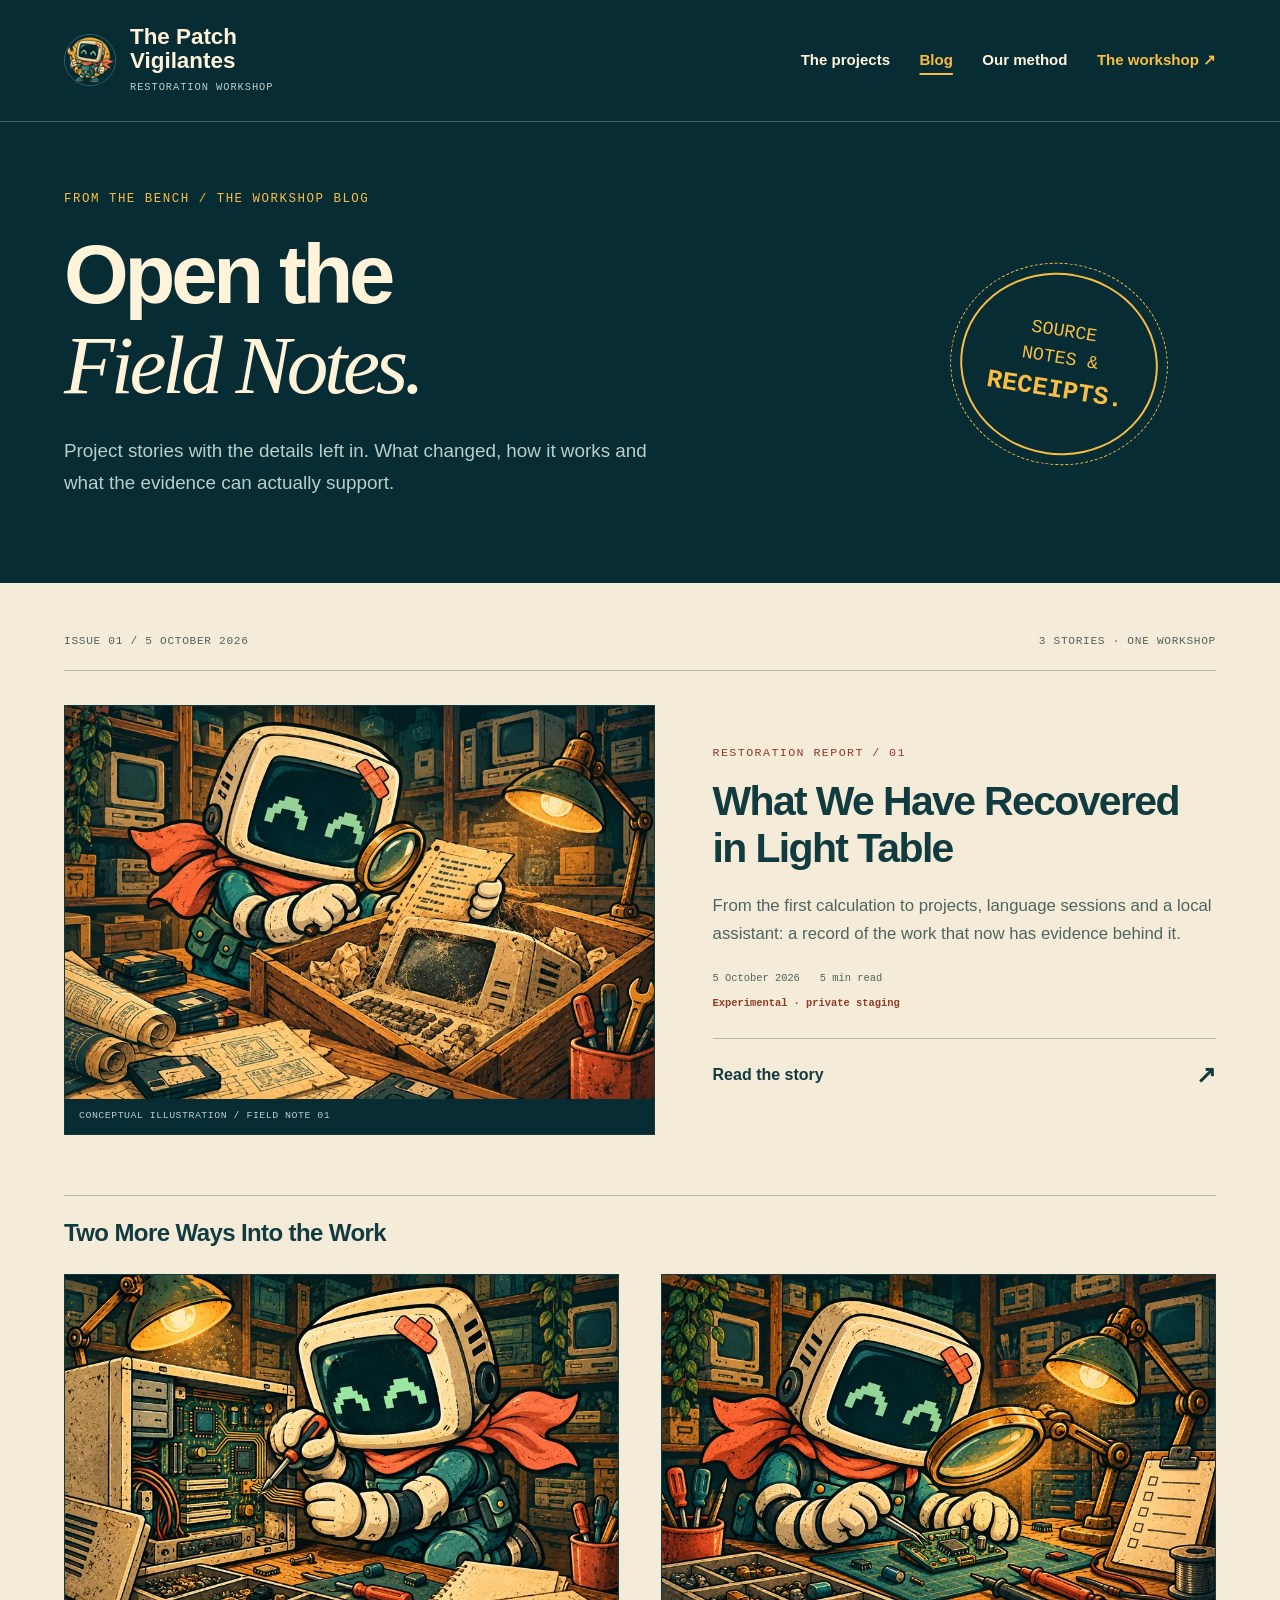
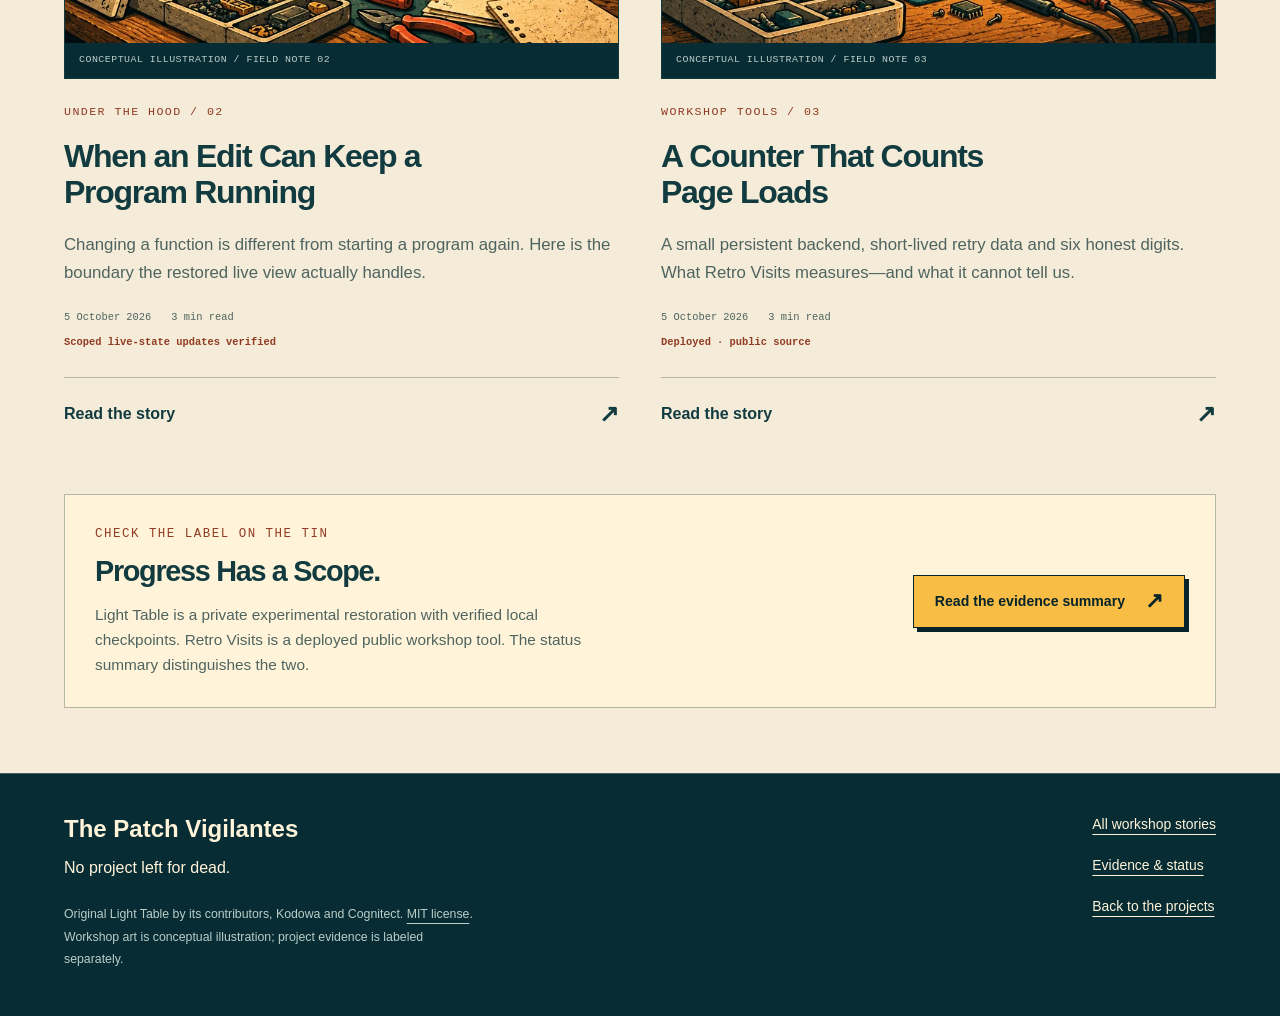
==== blog/index.html @ 01ebed30 "Deploy workshop blog and current project record" ====
<!doctype html><html lang="en"><head><meta charset="utf-8"><meta name="viewport" content="width=device-width, initial-scale=1"><meta name="description" content="In-depth Light Table restoration stories, live-editing mechanics and the public Retro Visits counter."><meta name="theme-color" content="#082c34"><title>Workshop Blog | The Patch Vigilantes</title><link rel="icon" type="image/png" href="../assets/favicon.png"><link rel="stylesheet" href="../styles.css"><link rel="stylesheet" href="journal.css"></head><body><a class="skip" href="#main">Skip to content</a><header class="top"><a class="brand" href="../index.html"><img src="../assets/favicon.png" width="48" height="48" alt=""><span>The Patch<br>Vigilantes<span class="brand-note">RESTORATION WORKSHOP</span></span></a><nav aria-label="Main"><a href="../index.html#workbench">The projects</a><a href="index.html" aria-current="page">Blog</a><a href="../index.html#method">Our method</a><a class="nav-note" href="../index.html#workshop">The workshop <span aria-hidden="true">&#8599;</span></a></nav></header><main id="main" class="journal-main"><section class="journal-masthead index-masthead"><div><p class="eyebrow">FROM THE BENCH / THE WORKSHOP BLOG</p><h1>Open the<br><em>Field Notes.</em></h1><p class="article-deck">Project stories with the details left in. What changed, how it works and what the evidence can actually support.</p></div><div class="journal-seal" aria-hidden="true">SOURCE<br>NOTES &amp;<br><b>RECEIPTS.</b></div></section><div class="journal-index-paper"><div class="index-label"><span>ISSUE 01 / 5 OCTOBER 2026</span><span>3 STORIES · ONE WORKSHOP</span></div><a class="story featured-story" href="light-table-restoration.html"><figure><img src="../assets/discovery.webp" width="900" height="600" fetchpriority="high" alt=""><figcaption>CONCEPTUAL ILLUSTRATION / FIELD NOTE 01</figcaption></figure><div class="story-copy"><p class="eyebrow">RESTORATION REPORT / 01</p><h2>What We Have Recovered in Light Table</h2><p>From the first calculation to projects, language sessions and a local assistant: a record of the work that now has evidence behind it.</p><div class="article-meta"><time datetime="2026-10-05">5 October 2026</time><span>5 min read</span><span class="article-state">Experimental · private staging</span></div><span class="story-read">Read the story <span aria-hidden="true">&#8599;</span></span></div></a><section class="more-stories" aria-labelledby="more-title"><h2 id="more-title" class="small-section-title">Two More Ways Into the Work</h2><div class="story-grid"><a class="story " href="live-editing-without-losing-state.html"><figure><img src="../assets/repair.webp" width="900" height="600" loading="lazy" alt=""><figcaption>CONCEPTUAL ILLUSTRATION / FIELD NOTE 02</figcaption></figure><div class="story-copy"><p class="eyebrow">UNDER THE HOOD / 02</p><h2>When an Edit Can Keep a Program Running</h2><p>Changing a function is different from starting a program again. Here is the boundary the restored live view actually handles.</p><div class="article-meta"><time datetime="2026-10-05">5 October 2026</time><span>3 min read</span><span class="article-state">Scoped live-state updates verified</span></div><span class="story-read">Read the story <span aria-hidden="true">&#8599;</span></span></div></a><a class="story " href="page-views-without-a-fake-count.html"><figure><img src="../assets/evidence.webp" width="900" height="600" loading="lazy" alt=""><figcaption>CONCEPTUAL ILLUSTRATION / FIELD NOTE 03</figcaption></figure><div class="story-copy"><p class="eyebrow">WORKSHOP TOOLS / 03</p><h2>A Counter That Counts Page Loads</h2><p>A small persistent backend, short-lived retry data and six honest digits. What Retro Visits measures—and what it cannot tell us.</p><div class="article-meta"><time datetime="2026-10-05">5 October 2026</time><span>3 min read</span><span class="article-state">Deployed · public source</span></div><span class="story-read">Read the story <span aria-hidden="true">&#8599;</span></span></div></a></div></section><aside class="index-evidence"><div><p class="eyebrow">CHECK THE LABEL ON THE TIN</p><h2>Progress Has a Scope.</h2><p>Light Table is a private experimental restoration with verified local checkpoints. Retro Visits is a deployed public workshop tool. The status summary distinguishes the two.</p></div><a class="button" href="evidence.html">Read the evidence summary <span aria-hidden="true">&#8599;</span></a></aside></div></main><footer class="journal-footer"><div><a class="footer-brand" href="../index.html">The Patch Vigilantes</a><p>No project left for dead.</p><p class="credit">Original Light Table by its contributors, Kodowa and Cognitect. <a href="https://github.com/LightTable/LightTable/blob/develop/LICENSE.md">MIT license</a>.<br>Workshop art is conceptual illustration; project evidence is labeled separately.</p></div><nav aria-label="Footer"><a href="index.html">All workshop stories</a><a href="evidence.html">Evidence &amp; status</a><a href="../index.html#workbench">Back to the projects</a></nav></footer></body></html>
---- styles.css ----
:root{--canvas:#082c34;--deep:#06232a;--surface:#0c3540;--cream:#fff4d9;--paper:#f4ecd8;--ink:#123b40;--muted:#4f6460;--light-muted:#b9cec9;--line:#39616a;--paper-line:#b6b7a2;--gold:#f7bd45;--coral:#f18a6b;--rust:#913b24;--body:"Segoe UI",Arial,sans-serif;--display:"Arial Black","Segoe UI",sans-serif;--mono:Consolas,"Courier New",monospace;color-scheme:dark}
*{box-sizing:border-box}html{scroll-behavior:smooth;scroll-padding-top:28px}body{margin:0;background:var(--canvas);color:var(--cream);font:1rem/1.65 var(--body)}a{color:inherit;text-underline-offset:5px;text-decoration-thickness:1px}a:hover{color:var(--gold)}a:focus-visible{outline:3px solid var(--coral);outline-offset:6px}img{display:block;width:100%;height:auto}figure,p{margin:0}h1,h2,h3,h4{font-family:var(--display);line-height:1.04;margin:0;letter-spacing:-.045em}h2{font-size:clamp(2.4rem,4.7vw,4.6rem)}h2 em,.closing-line em{font-family:Georgia,serif;font-weight:400}h3{font-size:1.45rem}p{margin-bottom:1rem}figure{min-width:0}.top,.hero,footer{max-width:1600px;margin:auto}.top{padding:25px 5%;display:flex;align-items:center;justify-content:space-between;gap:30px;border-bottom:1px solid var(--line)}.brand{display:flex;gap:14px;align-items:center;text-decoration:none;font-weight:850;line-height:1.05;font-size:1.4rem}.brand img{width:52px;height:52px;border-radius:50%;border:1px solid var(--line)}.brand-note{display:block;font:.65rem/1.5 var(--mono);letter-spacing:.09em;color:var(--light-muted);margin-top:8px}.top nav{display:flex;gap:35px;align-items:center;font-size:.94rem;font-weight:600}.top nav a{text-decoration:none;padding:8px 0}.nav-note{color:var(--gold)}.hero{padding:66px 5% 58px;display:grid;grid-template-columns:1.07fr 1fr;gap:3%;align-items:center;overflow:hidden;position:relative}.hero-copy{position:relative;z-index:2}.eyebrow{font:.78rem/1.5 var(--mono);letter-spacing:.12em;color:var(--gold);margin-bottom:22px}.pilot{display:inline-block;width:8px;height:8px;background:var(--gold);border-radius:50%;box-shadow:0 0 0 4px #f7bd4518;vertical-align:middle;margin-right:10px}h1{font-size:clamp(2.9rem,5vw,5.1rem);max-width:15ch;line-height:1.03;letter-spacing:-.055em}.lead{font-size:1.13rem;line-height:1.7;color:var(--light-muted);max-width:46ch;margin:26px 0}.hero-actions{display:flex;flex-wrap:wrap;gap:20px;align-items:center}.button{display:inline-flex;align-items:center;gap:20px;background:var(--gold);color:var(--deep);text-decoration:none;font-weight:800;padding:14px 21px;border:1px solid var(--deep);box-shadow:4px 4px 0 var(--deep);transition:transform .2s,background .2s}.button:hover{background:var(--cream);color:var(--deep);transform:translateY(-3px)}.button span{font-size:1.4rem;line-height:1}.tagline{font:italic 1.07rem Georgia,serif;color:var(--cream)}.hero-footnote{font:.64rem/1.5 var(--mono);letter-spacing:.12em;color:var(--light-muted);margin:27px 0 0}.mascot{position:relative;align-self:center;margin:0 -3% 0 0}.mascot img{position:relative;border-radius:50%;mix-blend-mode:lighten}.orbit{position:absolute;inset:2%;border:1px dashed #71877e;border-radius:50%;transform:rotate(-15deg)}.hero-stamp{position:absolute;right:0;top:0;z-index:2;background:var(--cream);color:var(--ink);border:2px solid var(--ink);outline:5px solid var(--cream);font:.85rem/1.3 var(--mono);padding:24px 18px;transform:rotate(11deg);border-radius:50%;text-align:center;box-shadow:5px 6px 0 #0003}.hero-stamp b{font-size:1.4rem}.mascot figcaption{display:flex;justify-content:center;gap:15px;font:.64rem/1.5 var(--mono);color:var(--light-muted);letter-spacing:.04em;margin-top:16px}.mascot figcaption>span:nth-child(2){color:var(--coral)}.manifesto{display:flex;justify-content:center;align-items:center;gap:3.2%;padding:22px 4%;background:var(--gold);color:var(--deep);font:800 .93rem/1.5 var(--mono);letter-spacing:.07em;border-top:2px solid var(--deep);border-bottom:2px solid var(--deep)}.manifesto>span:nth-child(even){font-size:1.5rem}
.workbench,.method{background:var(--paper);color:var(--ink);padding:85px max(5%,calc((100vw - 1440px)/2));color-scheme:light}.section-head{display:flex;justify-content:space-between;align-items:end;gap:40px;margin-bottom:38px}.section-head .eyebrow{color:var(--rust)}.section-head>p{color:var(--muted);max-width:43ch;margin:0 0 4px}.section-head>p strong{font-weight:500;color:var(--ink)}.shelf-label{display:flex;gap:28px;align-items:center;border-top:1px solid var(--paper-line);padding:17px 0;font:.68rem/1.5 var(--mono);letter-spacing:.05em}.shelf-label b{background:var(--ink);color:var(--cream);padding:4px 8px;margin-left:7px}.shelf-end{margin-left:auto;color:var(--muted)}.project{background:var(--cream);border:1px solid var(--ink);box-shadow:7px 7px 0 #123b401a}.project-overview{display:grid;grid-template-columns:.78fr 1.22fr;gap:5%;padding:40px}.file-label{font:.68rem/1.5 var(--mono);letter-spacing:.07em;color:var(--muted);display:flex;justify-content:space-between;margin-bottom:21px}.file-label>span{font-size:1.5rem;color:var(--rust)}.status{display:inline-block;padding:6px 9px;background:#f18a6b30;border:1px solid var(--rust);color:var(--rust);font:.65rem/1.5 var(--mono);letter-spacing:.04em;margin-bottom:19px}.project h3{font-size:clamp(2.7rem,4vw,4.2rem)}.project-deck{font-size:1.09rem;line-height:1.6;margin:19px 0 15px}.project-title>p:not(.file-label):not(.project-deck){color:var(--muted);font-size:.94rem}.text-link{display:inline-block;margin:6px 0 18px;font-weight:800}.text-link:hover,.project-bottom a:hover,.credit a:hover{color:var(--rust)}.private-note{font:.74rem/1.6 var(--mono)!important;max-width:35ch;margin-bottom:0}.proof{align-self:center;transform:rotate(1.2deg);background:var(--canvas);border:1px solid var(--ink);box-shadow:6px 7px 0 #123b4020;color:var(--cream);padding:14px;transition:transform .25s}.proof:hover{transform:rotate(0deg)}.proof-top{font:.65rem/1.5 var(--mono);letter-spacing:.06em;margin-bottom:13px}.proof img{border:1px solid var(--line)}.proof>a{display:block}.proof figcaption{display:flex;justify-content:space-between;gap:10px;font:.61rem/1.6 var(--mono);color:var(--light-muted);margin-top:12px}.proof-note{font:.77rem/1.6 var(--body);color:var(--light-muted);margin:14px 0 0}.repair-log{border-top:1px solid var(--paper-line);display:grid;grid-template-columns:1fr 1fr;padding:30px 40px;gap:6%}.repair-log>div+div{border-left:1px solid var(--paper-line);padding-left:12%}.log-label{font:.68rem/1.5 var(--mono);letter-spacing:.05em;margin-bottom:14px}.log-label>span{padding-right:8px;font-size:1rem}.pending{color:var(--rust)}h4{font-size:1.4rem;margin-bottom:13px}.repair-log p:last-child{font-size:.91rem;color:var(--muted);margin-bottom:0}.repair-log code{font:.85rem var(--mono);background:#dfe7d5;padding:2px 4px;color:var(--ink)}.project-bottom{background:var(--ink);color:var(--cream);padding:17px 40px;display:flex;justify-content:space-between;gap:20px;font:.68rem/1.5 var(--mono);letter-spacing:.035em}.project-bottom a:hover{color:var(--gold)}.shelf-note{font:.77rem/1.7 var(--mono);color:var(--muted);margin:23px 0 0}.shelf-note>span{color:var(--rust);padding-right:9px}
.method{padding-top:15px;padding-bottom:85px}.process{display:grid;grid-template-columns:repeat(3,minmax(0,1fr));gap:28px;list-style:none;padding:0;margin:0}.process li{min-width:0}.process figure{border:1px solid var(--ink);background:var(--canvas);color:var(--cream);position:relative}.process img{aspect-ratio:3/2;object-fit:cover}.process figcaption{font:.58rem/1.5 var(--mono);letter-spacing:.04em;padding:10px 12px;color:var(--light-muted)}.step-heading{display:flex;align-items:center;gap:15px;margin:22px 0 14px}.step-heading>span{font:1.1rem var(--mono);border:1px solid var(--ink);padding:8px;background:var(--gold);transform:rotate(-4deg)}.process li>p{color:var(--muted);font-size:.95rem;max-width:39ch}.step-note{display:block;font:.59rem/1.6 var(--mono);letter-spacing:.045em;padding-top:15px;border-top:1px solid var(--paper-line);color:var(--muted)}
.workshop{max-width:1600px;margin:auto;padding:70px 5% 55px}.workshop-heading{display:flex;justify-content:space-between;align-items:end;gap:30px;margin-bottom:35px}.workshop-heading>p{color:var(--light-muted);margin-bottom:0}.workshop-art{border:1px solid var(--line);position:relative}.workshop-art img{aspect-ratio:1600/603;object-fit:cover}.workshop-art figcaption{display:flex;justify-content:space-between;gap:20px;padding:14px 20px;background:var(--deep);color:var(--light-muted);font:.65rem/1.5 var(--mono);letter-spacing:.05em}.workshop-closing{display:grid;grid-template-columns:1fr .8fr 1fr;gap:4%;align-items:center;margin-top:55px}.closing-line{font:800 clamp(1.7rem,2.7vw,2.8rem)/1.15 var(--display);letter-spacing:-.04em;margin:0}.toolkit{transform:rotate(-6deg)}.closing-note>p{color:var(--light-muted);font-size:.93rem}.closing-note .button{font-size:.9rem}footer{padding:35px 5% 40px;border-top:1px solid var(--line);display:flex;justify-content:space-between;gap:40px}.footer-brand{font-weight:800;font-size:1.5rem;text-decoration:none}footer p{margin:6px 0}.credit{color:var(--light-muted);font-size:.77rem;max-width:61ch;margin-top:22px;line-height:1.8}.counter-wrap{min-width:260px}.counter-label{font:.65rem var(--mono);letter-spacing:.08em;color:var(--gold)}.digits{display:flex;gap:4px;margin:10px 0}.digits span{background:#031920;border:1px solid #365761;border-radius:3px;box-shadow:inset 0 -16px 0 #061f27;color:var(--gold);font:1.8rem/1.4 var(--mono);padding:0 8px}.counter-wrap p{color:var(--light-muted);font-size:.77rem}.counter-fine{max-width:33ch}.skip{position:absolute;top:-100px;left:20px;background:var(--gold);color:var(--deep);padding:12px;z-index:10}.skip:focus{top:10px}
@media(prefers-reduced-motion:no-preference){.pilot{animation:pilot 4s ease-in-out infinite}.hero-stamp{animation:stamp-in .8s ease-out both}@keyframes pilot{50%{box-shadow:0 0 0 6px #f7bd4528}}@keyframes stamp-in{from{opacity:0;transform:rotate(0deg) scale(.85)}to{opacity:1;transform:rotate(11deg) scale(1)}}}
@media(min-width:1600px){.manifesto{gap:50px}}
@media(max-width:1050px){.top nav{gap:22px}.nav-note{display:none}.hero{padding-top:50px;padding-bottom:48px}.hero-stamp{font-size:.64rem;padding:19px 14px}.hero-stamp b{font-size:1.1rem}.hero-actions{gap:17px}.tagline{font-size:.98rem}.manifesto{font-size:.73rem;gap:3%}.section-head{gap:25px}.section-head>p{max-width:33ch;font-size:.94rem}.project-overview{grid-template-columns:.85fr 1.15fr;padding:28px;gap:4%}.proof figcaption{flex-direction:column;gap:1px}.repair-log{padding:28px}.project-bottom{padding:17px 28px}.process{gap:20px}.step-heading{gap:10px}.step-heading h3{font-size:1.23rem}.process figcaption{font-size:.53rem;padding:9px}.shelf-end{display:none}.workshop-closing{grid-template-columns:1fr .65fr 1fr;gap:3%}.closing-line{font-size:1.8rem}}
@media(max-width:800px){.hero{grid-template-columns:1.1fr .9fr}.hero h1{font-size:clamp(2.65rem,5.6vw,3.6rem)}.lead{font-size:1rem}.hero-stamp{right:-3%;top:-5%}.mascot figcaption{font-size:.51rem;gap:8px}.hero-footnote{font-size:.55rem}.manifesto{flex-wrap:wrap;gap:10px 20px}.manifesto>span:nth-child(6){display:none}.section-head{align-items:start}.project-overview{grid-template-columns:1fr}.project-title{display:grid;grid-template-columns:1fr 1fr;column-gap:25px}.project-title>.file-label,.project-title>.status,.project-title>h3,.project-title>.project-deck{grid-column:1}.project-title>.file-label{margin-bottom:14px}.project-title>.status{justify-self:start}.project-title>p:nth-of-type(3){grid-column:2;grid-row:2 / span 3;align-self:start}.project-title>.text-link,.project-title>.private-note{grid-column:2}.project-title>.text-link{grid-row:5}.project-title>.private-note{grid-row:6}.proof{margin-top:25px;transform:rotate(.5deg)}.proof figcaption{flex-direction:row}.process{grid-template-columns:1fr;gap:32px}.process li{display:grid;grid-template-columns:1fr 1fr;gap:0 24px}.process figure{grid-row:1 / span 3}.step-heading{margin:0 0 12px;align-self:start}.step-note{align-self:end}.process li>p{font-size:.95rem}.workshop-heading>p{max-width:29ch}.workshop-closing{grid-template-columns:1fr 1.25fr}.toolkit{grid-column:1;grid-row:2;width:85%;margin-top:20px}.closing-note{grid-column:2;grid-row:1 / span 2}footer{gap:25px}.counter-wrap{min-width:230px}}
@media(max-width:560px){.top{padding:18px 6%;align-items:center;gap:14px}.brand{font-size:1.07rem;gap:10px}.brand img{width:42px;height:42px}.brand-note{font-size:.51rem;letter-spacing:.045em}.top nav{flex-direction:column;gap:0;align-items:start;font-size:.73rem}.top nav a{padding:7px 0;min-height:32px}.hero{grid-template-columns:1fr;padding:38px 6% 30px;gap:34px}.hero h1{font-size:clamp(2.55rem,9.4vw,3.4rem);max-width:16ch}.eyebrow{font-size:.66rem;margin-bottom:17px}.lead{font-size:1.03rem;margin:23px 0}.hero-actions{gap:19px}.button{font-size:.9rem;padding:13px 18px;gap:17px}.hero-footnote{margin-top:24px}.mascot{width:91%;margin:auto}.hero-stamp{right:0;top:0;font-size:.69rem;padding:19px 14px}.mascot figcaption{font-size:.53rem;gap:10px;margin-top:12px}.manifesto{padding:17px 5%;font-size:.65rem;gap:8px 14px}.manifesto>span:nth-child(even){font-size:1rem}.manifesto>span:nth-child(4){display:none}.workbench,.method{padding:46px 6%}.section-head{display:block;margin-bottom:26px}h2{font-size:2.5rem}.section-head>p{margin-top:23px;max-width:38ch;font-size:.94rem}.shelf-label{gap:13px;font-size:.53rem;padding:16px 0}.shelf-label b{margin-left:2px;padding:3px 5px}.project{box-shadow:4px 4px 0 #123b401a}.project-overview{padding:22px;gap:0}.project-title{display:block}.project-title>p:nth-of-type(3){margin-bottom:14px}.project h3{font-size:3rem}.status{font-size:.57rem;margin-bottom:16px}.project-deck{font-size:1.02rem}.private-note{font-size:.71rem!important}.proof{margin:27px -8px 0;padding:10px;transform:none}.proof-top{font-size:.54rem}.proof figcaption{font-size:.51rem;flex-direction:column;gap:4px}.proof-note{font-size:.72rem}.repair-log{grid-template-columns:1fr;padding:23px;gap:26px}.repair-log>div+div{border-left:0;border-top:1px solid var(--paper-line);padding:23px 0 0}.repair-log p:last-child{font-size:.92rem}.log-label{font-size:.62rem}h4{font-size:1.35rem}.project-bottom{flex-direction:column;gap:13px;padding:18px 22px;font-size:.59rem}.project-bottom a{font-size:.75rem;min-height:30px}.shelf-note{font-size:.7rem}.method{padding-top:8px}.process{gap:36px}.process li{display:block}.process figcaption{font-size:.54rem;padding:11px}.step-heading{margin:21px 0 13px}.step-heading h3{font-size:1.45rem}.step-note{font-size:.6rem}.process li>p{max-width:none}.workshop{padding:45px 6%}.workshop-heading{display:block;margin-bottom:26px}.workshop-heading>p{margin-top:23px;max-width:none;font-size:.94rem}.workshop-art{margin:0 -2%}.workshop-art img{aspect-ratio:4/3;object-position:49% center}.workshop-art figcaption{flex-direction:column;padding:13px;gap:4px;font-size:.54rem}.workshop-closing{grid-template-columns:1fr;gap:26px;margin-top:35px}.closing-line{font-size:2.3rem}.toolkit{grid-row:auto;grid-column:auto;width:80%;max-width:290px;margin:0 auto}.closing-note{grid-column:auto;grid-row:auto}.closing-note>p{font-size:1rem}footer{flex-direction:column;padding:30px 6%;gap:30px}.footer-brand{font-size:1.4rem}.credit{font-size:.77rem}.counter-wrap{min-width:0}.counter-label{font-size:.66rem}.counter-wrap p{font-size:.77rem}}
@media(prefers-reduced-motion:reduce){html{scroll-behavior:auto}*,*::before,*::after{animation:none!important;transition:none!important}.button:hover{transform:none}.proof:hover{transform:none}}

.counter-wrap{max-width:100%}.digits{display:grid;grid-template-columns:repeat(var(--counter-length,6),minmax(0,1fr));width:min(100%,calc(var(--counter-length,6)*38px));max-width:100%}.digits span{text-align:center;padding:0;font-size:clamp(.7rem,calc(12rem/var(--counter-length,6)),1.8rem)}
---- blog/journal.css ----
/* Workshop field notes share the existing cream/teal color and local-font system. */
.top nav [aria-current]{color:var(--gold);text-decoration:underline;text-decoration-thickness:2px;text-underline-offset:8px}.top nav{gap:clamp(18px,2.3vw,35px)}.journal-main{max-width:none}.journal-masthead{max-width:1440px;margin:auto;padding:45px 5% 60px}.journal-masthead h1{font-size:clamp(2.6rem,5.3vw,5.1rem);max-width:23ch;line-height:1.08;letter-spacing:-.05em}.journal-masthead h1 em{font-family:Georgia,serif;font-weight:400}.article-deck{font-size:1.18rem;color:var(--light-muted);line-height:1.7;max-width:56ch;margin:24px 0}.index-masthead{display:flex;align-items:center;justify-content:space-between;gap:40px;padding-top:68px}.index-masthead h1{font-size:clamp(3.2rem,6.5vw,6.4rem)}.journal-seal{font:1.15rem/1.45 var(--mono);text-align:center;border:2px solid var(--gold);outline:1px dashed var(--gold);outline-offset:9px;border-radius:50%;padding:44px 28px;color:var(--gold);transform:rotate(9deg);margin:15px 5% 0 0;flex-shrink:0}.journal-seal b{font-size:1.6rem}.journal-index-paper,.article-paper{background:var(--paper);color:var(--ink);color-scheme:light;padding:50px max(5%,calc((100vw - 1300px)/2)) 65px}.index-label{display:flex;justify-content:space-between;gap:20px;font:.7rem/1.5 var(--mono);color:var(--muted);letter-spacing:.06em;border-bottom:1px solid var(--paper-line);padding-bottom:20px;margin-bottom:34px}.story{text-decoration:none;color:var(--ink);display:block;position:relative}.story:hover{color:var(--ink)}.story:focus-visible{outline-color:var(--rust)}.story figure{background:var(--canvas);border:1px solid var(--ink);overflow:hidden}.story img{aspect-ratio:3/2;object-fit:cover;transition:transform .35s}.story:hover img{transform:scale(1.025)}.story figcaption{padding:10px 14px;color:var(--light-muted);font:.62rem/1.5 var(--mono);letter-spacing:.05em}.featured-story{display:grid;grid-template-columns:1.08fr .92fr;gap:5%;align-items:center}.story-copy>.eyebrow{color:var(--rust);font-size:.73rem;margin-bottom:16px}.story-copy h2{font-size:clamp(2rem,3.2vw,3.2rem);line-height:1.13;letter-spacing:-.04em}.story-copy>p:not(.eyebrow){font-size:1.05rem;color:var(--muted);line-height:1.7;margin:21px 0}.article-meta{display:flex;flex-wrap:wrap;gap:8px 20px;font:.71rem/1.6 var(--mono);color:var(--light-muted);margin:26px 0 0}.article-state{flex-basis:100%;color:var(--gold);font-weight:600}.story .article-meta{color:var(--muted);font-size:.65rem;margin-top:18px}.story .article-state{color:var(--rust)}.story-read{display:flex;justify-content:space-between;align-items:center;font-weight:800;margin-top:27px;border-top:1px solid var(--paper-line);padding-top:16px}.story-read>span{font-size:1.5rem}.more-stories{margin-top:60px;padding-top:25px;border-top:1px solid var(--paper-line)}.small-section-title{font-size:1.5rem;letter-spacing:-.025em;margin-bottom:28px}.story-grid{display:grid;grid-template-columns:1fr 1fr;gap:42px}.story-grid .story-copy{padding-top:25px}.story-grid h2{font-size:clamp(1.85rem,2.5vw,2.5rem);max-width:22ch}.index-evidence{margin-top:60px;display:flex;gap:35px;justify-content:space-between;align-items:center;background:var(--cream);border:1px solid var(--paper-line);padding:30px}.index-evidence .eyebrow{color:var(--rust);margin-bottom:13px}.index-evidence h2{font-size:1.8rem}.index-evidence p:last-child{margin:15px 0 0;max-width:62ch;color:var(--muted);font-size:.96rem}.index-evidence .button{flex-shrink:0;font-size:.88rem}.breadcrumb{display:flex;gap:12px;flex-wrap:wrap;font:.7rem/1.6 var(--mono);color:var(--light-muted);margin-bottom:40px}.breadcrumb a{padding:4px 0}.breadcrumb>span{padding:4px 0}.article-intro{display:grid;grid-template-columns:1.2fr .8fr;gap:5%;align-items:center}.article-intro h1{font-size:clamp(2.5rem,4.1vw,4.1rem);max-width:23ch}.article-intro .eyebrow{font-size:.72rem}.article-intro .article-deck{font-size:1.08rem}.article-cover{border:1px solid var(--line);transform:rotate(1.5deg);background:var(--deep)}.article-cover img{aspect-ratio:3/2;object-fit:cover}.article-cover figcaption{font:.61rem/1.5 var(--mono);color:var(--light-muted);padding:11px 13px}.article-grid{display:grid;grid-template-columns:230px minmax(0,760px);gap:7%;max-width:1160px;margin:auto;align-items:start}.article-toc{position:sticky;top:25px;border-top:1px solid var(--paper-line);padding-top:19px}.article-toc .eyebrow{color:var(--rust);font-size:.69rem;margin-bottom:12px}.article-toc a{display:block;font-size:.86rem;line-height:1.5;padding:9px 0;text-decoration:none;border-bottom:1px solid var(--paper-line);color:var(--muted)}.article-toc a:hover{color:var(--rust);text-decoration:underline}.article-toc a:focus-visible{outline-color:var(--rust)}.article-body{min-width:0;font-size:1.1rem;line-height:1.85;max-width:70ch}.article-body section{scroll-margin-top:25px;margin-bottom:38px}.article-body h2{font-size:clamp(1.65rem,2.3vw,2.25rem);line-height:1.18;letter-spacing:-.035em;margin:0 0 20px}.article-body p{color:var(--ink);margin-bottom:22px}.article-body a{color:var(--rust);text-decoration-thickness:1px}.article-body a:hover{color:var(--ink);text-decoration-thickness:2px}.article-body a:focus-visible{outline-color:var(--rust)}.article-body code{font:.94em/1.6 var(--mono);background:#e0e5d2;padding:2px 5px;overflow-wrap:anywhere}.article-sources{border-top:2px solid var(--ink);padding-top:28px;font-size:.95rem;line-height:1.75}.article-sources .eyebrow{color:var(--rust);font-size:.7rem;margin-bottom:13px}.article-sources h2{font-size:1.8rem}.article-sources ol{padding-left:24px}.article-sources li{padding:5px 0}.table-scroll{max-width:100%;overflow-x:auto;margin:25px 0;border:1px solid var(--paper-line);background:var(--cream)}.table-scroll:focus-visible{outline:3px solid var(--rust);outline-offset:3px}.table-scroll table{border-collapse:collapse;width:100%;min-width:440px;font-size:.93rem;line-height:1.6}.table-scroll caption{text-align:left;padding:15px 17px;font-size:.78rem;color:var(--muted);font-family:var(--mono);border-bottom:1px solid var(--paper-line)}.table-scroll th,.table-scroll td{padding:15px 17px;text-align:left;vertical-align:top;border-bottom:1px solid var(--paper-line)}.table-scroll thead{background:var(--ink);color:var(--cream)}.table-scroll tbody th{width:35%;font-weight:650}.table-scroll tr:last-child>*{border-bottom:0}.related-stories{max-width:1160px;margin:55px auto 30px;border-top:1px solid var(--paper-line);padding-top:25px}.related-stories>.eyebrow{color:var(--rust);margin-bottom:20px}.related-stories a{display:grid;grid-template-columns:180px 1fr 25px;gap:20px;align-items:center;padding:18px 0;border-bottom:1px solid var(--paper-line);text-decoration:none}.related-stories a>span{font:.68rem/1.5 var(--mono);color:var(--rust)}.related-stories strong{font-size:1.15rem;line-height:1.5}.related-stories a:hover{color:var(--rust)}.article-paper>.text-link{display:block;max-width:1160px;margin:30px auto 0}.article-paper>.text-link:hover{color:var(--rust)}.journal-footer nav{display:flex;flex-direction:column;gap:10px;font-size:.87rem}.journal-footer nav a{padding:4px 0}.evidence-masthead{padding-top:65px}.evidence-paper>.article-body{margin:auto;max-width:76ch}.evidence-paper .article-body section+section{border-top:1px solid var(--paper-line);padding-top:30px}
.home-journal{padding:65px max(5%,calc((100vw - 1440px)/2));background:var(--canvas);color:var(--cream)}.home-journal-intro{display:grid;grid-template-columns:1fr .9fr;gap:7%;align-items:center}.home-journal-intro>div>p:not(.eyebrow){color:var(--light-muted);max-width:48ch;font-size:1.04rem;margin:24px 0}.home-journal-intro h2 em{font-family:Georgia,serif;font-weight:400}.home-journal-intro figure{border:1px solid var(--line);transform:rotate(1deg)}.home-journal-intro figure img{aspect-ratio:3/2;object-fit:cover}.home-journal-intro figcaption{background:var(--deep);color:var(--light-muted);font:.64rem/1.5 var(--mono);padding:12px 14px}.home-story-links{margin-top:36px;border-top:1px solid var(--line)}.home-story-links a{display:grid;grid-template-columns:180px 1fr 60px;gap:25px;align-items:center;text-decoration:none;border-bottom:1px solid var(--line);padding:22px 0}.home-story-links .eyebrow{font-size:.67rem;margin:0}.home-story-links strong{font-size:1.16rem;line-height:1.5}.teaser-number{font:.85rem var(--mono);color:var(--coral)}.home-story-links a:hover strong{text-decoration:underline;text-underline-offset:5px}.repair-log .text-link{font-size:.87rem;margin:17px 0 0;line-height:1.6}.repair-log .text-link:hover{color:var(--rust)}
@media(max-width:1050px){.article-grid{grid-template-columns:190px minmax(0,1fr);gap:5%}.article-toc a{font-size:.81rem}.article-intro{grid-template-columns:1.1fr .9fr}.index-evidence{display:block}.index-evidence .button{margin-top:25px}.journal-seal{font-size:.95rem;padding:34px 23px}.journal-seal b{font-size:1.3rem}.featured-story{gap:4%}.story-copy h2{font-size:2.3rem}.story-copy>p:not(.eyebrow){font-size:.98rem}.article-meta{font-size:.65rem}.article-intro .article-deck{font-size:1rem}.home-journal-intro{gap:5%}.home-story-links a{grid-template-columns:150px 1fr 50px;gap:20px}}
@media(max-width:800px){.article-grid{display:block}.article-toc{position:static;margin:0 0 35px;padding:15px 0;display:flex;flex-wrap:wrap;gap:0 20px}.article-toc .eyebrow{width:100%;margin-bottom:8px}.article-toc a{max-width:100%;font-size:.82rem;border:0;text-decoration:underline;padding:7px 0}.article-intro{grid-template-columns:1fr;gap:35px}.article-cover{max-width:700px;transform:none}.article-masthead{padding-bottom:40px}.article-intro h1{font-size:clamp(2.5rem,5.5vw,3.8rem);max-width:24ch}.article-intro .article-deck{font-size:1.1rem;max-width:55ch}.featured-story{grid-template-columns:1fr;gap:25px}.featured-story h2{max-width:25ch;font-size:2.4rem}.featured-story>figure{max-height:none}.journal-seal{margin-right:12px;padding:30px 20px;font-size:.8rem}.journal-seal b{font-size:1.1rem}.story-grid{gap:25px}.story-grid h2{font-size:1.9rem}.index-masthead .article-deck{font-size:1.05rem}.related-stories a{grid-template-columns:1fr 25px;gap:10px}.related-stories a>span{grid-column:1 / -1}.home-story-links a{grid-template-columns:1fr 50px;gap:8px 15px}.home-story-links .eyebrow{grid-column:1 / -1}.home-journal-intro{grid-template-columns:1.05fr .95fr;gap:5%}.home-journal-intro h2{font-size:2.4rem}}
@media(max-width:560px){.top nav{flex-direction:row;flex-wrap:wrap;justify-content:flex-end;gap:2px 14px;max-width:140px;font-size:.72rem}.top nav>a{min-height:32px;padding:5px 0}.top nav>a:first-child{flex-basis:auto}.top .brand-note{font-size:.49rem}.journal-masthead{padding:30px 6% 38px}.index-masthead{padding-top:42px;display:block}.index-masthead h1{font-size:3.25rem}.index-masthead .article-deck{margin:22px 0 0;font-size:1.05rem}.journal-seal{display:none}.journal-index-paper,.article-paper{padding:32px 6% 45px}.index-label{flex-direction:column;gap:5px;font-size:.63rem;margin-bottom:24px}.story-copy h2,.featured-story h2{font-size:2.2rem}.story-copy>.eyebrow{font-size:.65rem}.story-copy>p:not(.eyebrow){font-size:1rem;margin:17px 0}.story figcaption{font-size:.55rem;padding:10px}.article-meta{font-size:.65rem;gap:7px 15px}.story .article-meta{font-size:.62rem}.story-read{margin-top:20px;padding-top:13px}.more-stories{margin-top:35px;padding-top:23px}.small-section-title{font-size:1.35rem;line-height:1.25;margin-bottom:23px}.story-grid{grid-template-columns:1fr;gap:35px}.story-grid .story-copy{padding-top:21px}.story-grid h2{font-size:2rem}.index-evidence{margin-top:35px;padding:23px}.index-evidence .eyebrow{font-size:.61rem}.index-evidence h2{font-size:1.55rem}.index-evidence p:last-child{font-size:.95rem}.index-evidence .button{font-size:.77rem;padding:12px 14px;gap:12px}.breadcrumb{font-size:.62rem;gap:7px;margin-bottom:26px}.article-intro h1{font-size:2.5rem;max-width:20ch}.article-intro .article-deck{font-size:1.02rem}.article-intro .eyebrow{font-size:.63rem}.article-cover figcaption{font-size:.54rem}.article-body{font-size:1.02rem;line-height:1.8}.article-body h2{font-size:1.7rem;line-height:1.2;margin-bottom:18px}.article-body section{margin-bottom:31px}.article-body p{margin-bottom:20px}.article-toc{margin-bottom:28px;gap:0 15px}.article-toc a{font-size:.78rem}.article-toc .eyebrow{font-size:.62rem}.article-sources{font-size:.94rem;padding-top:23px}.article-sources li{padding:7px 0}.table-scroll table{font-size:.85rem;min-width:410px}.table-scroll th,.table-scroll td{padding:12px}.table-scroll caption{font-size:.68rem;padding:12px}.related-stories{margin-top:35px}.related-stories strong{font-size:1.05rem}.related-stories a>span{font-size:.61rem}.related-stories>.eyebrow{font-size:.65rem}.evidence-masthead{padding-top:42px}.evidence-masthead h1{font-size:3rem}.home-journal{padding:45px 6%}.home-journal-intro{grid-template-columns:1fr;gap:30px}.home-journal-intro h2{font-size:2.6rem}.home-journal-intro>div>p:not(.eyebrow){font-size:1rem;margin:23px 0}.home-journal-intro figure{transform:none}.home-journal-intro figcaption{font-size:.55rem}.home-story-links{margin-top:26px}.home-story-links a{padding:19px 0}.home-story-links strong{font-size:1.07rem}.home-story-links .eyebrow{font-size:.6rem}.teaser-number{font-size:.75rem}.journal-footer nav{font-size:.85rem}}
@media(prefers-reduced-motion:reduce){.story:hover img{transform:none}}
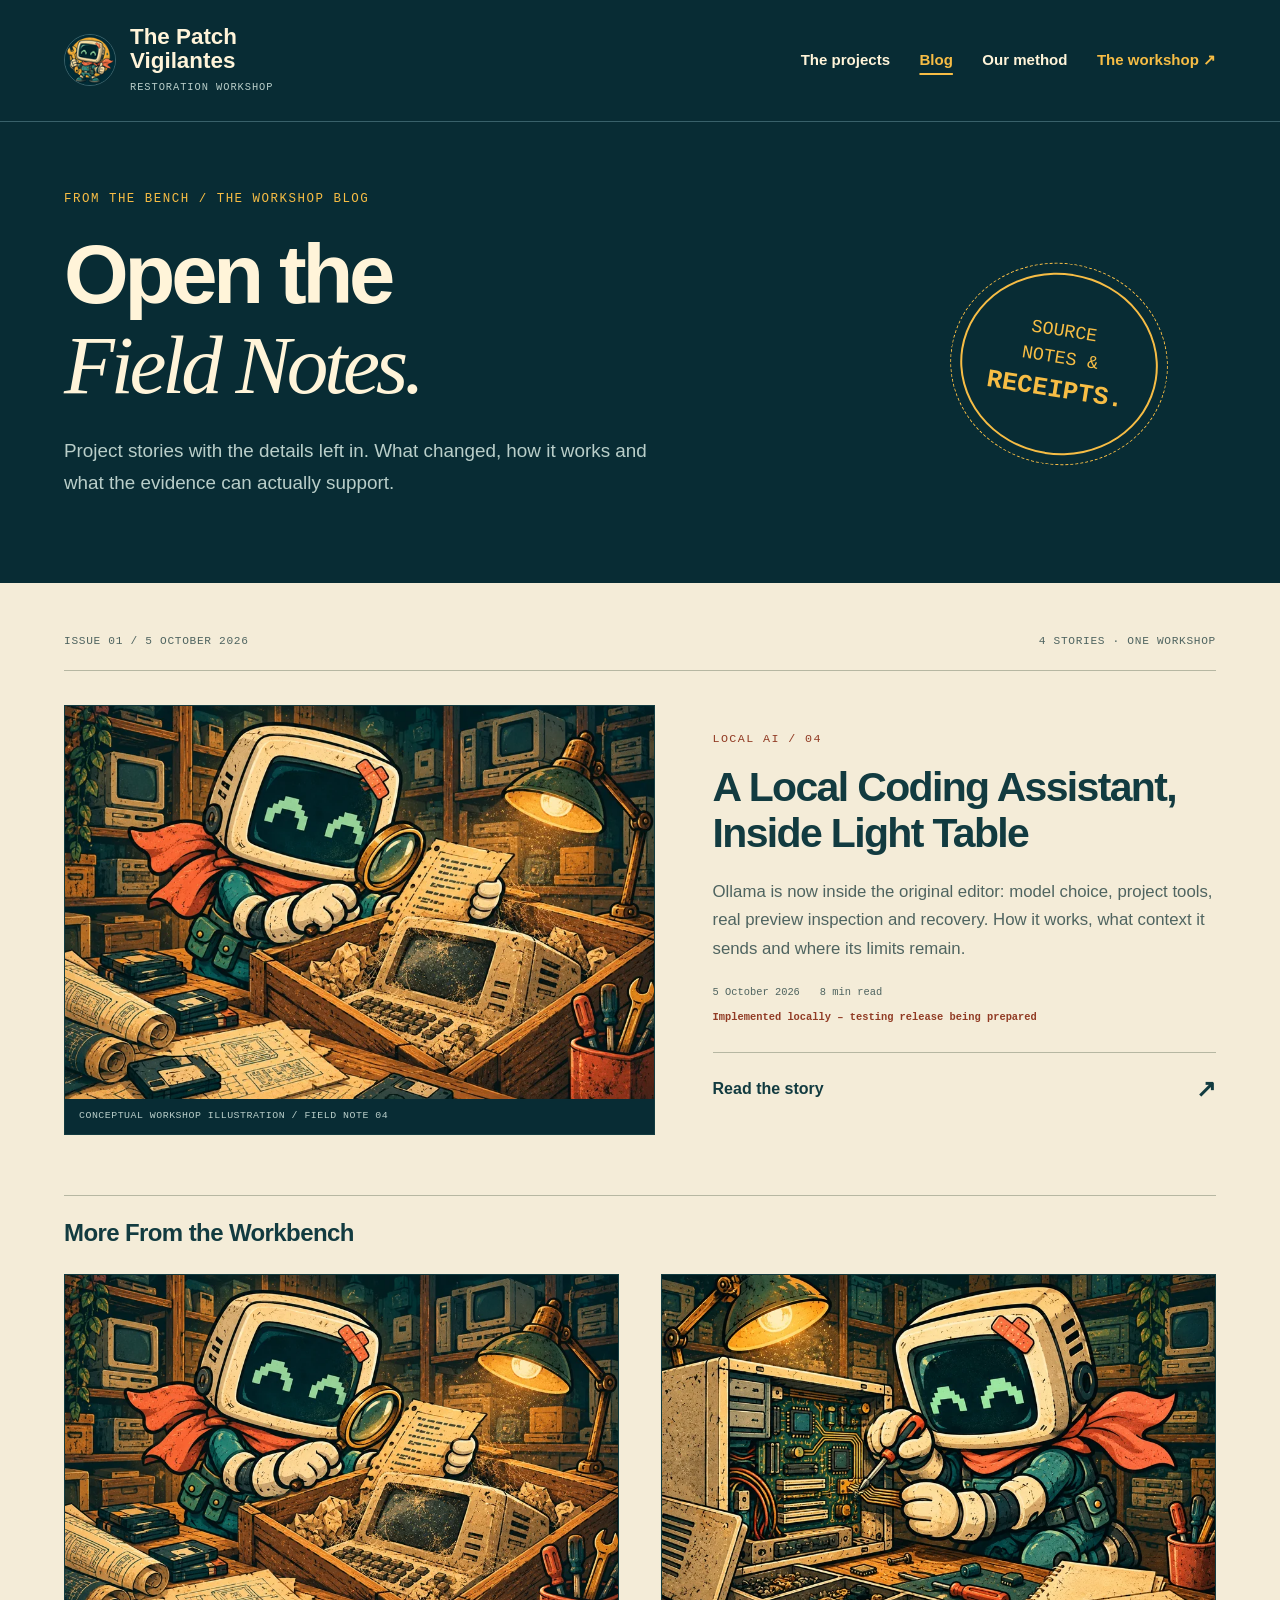
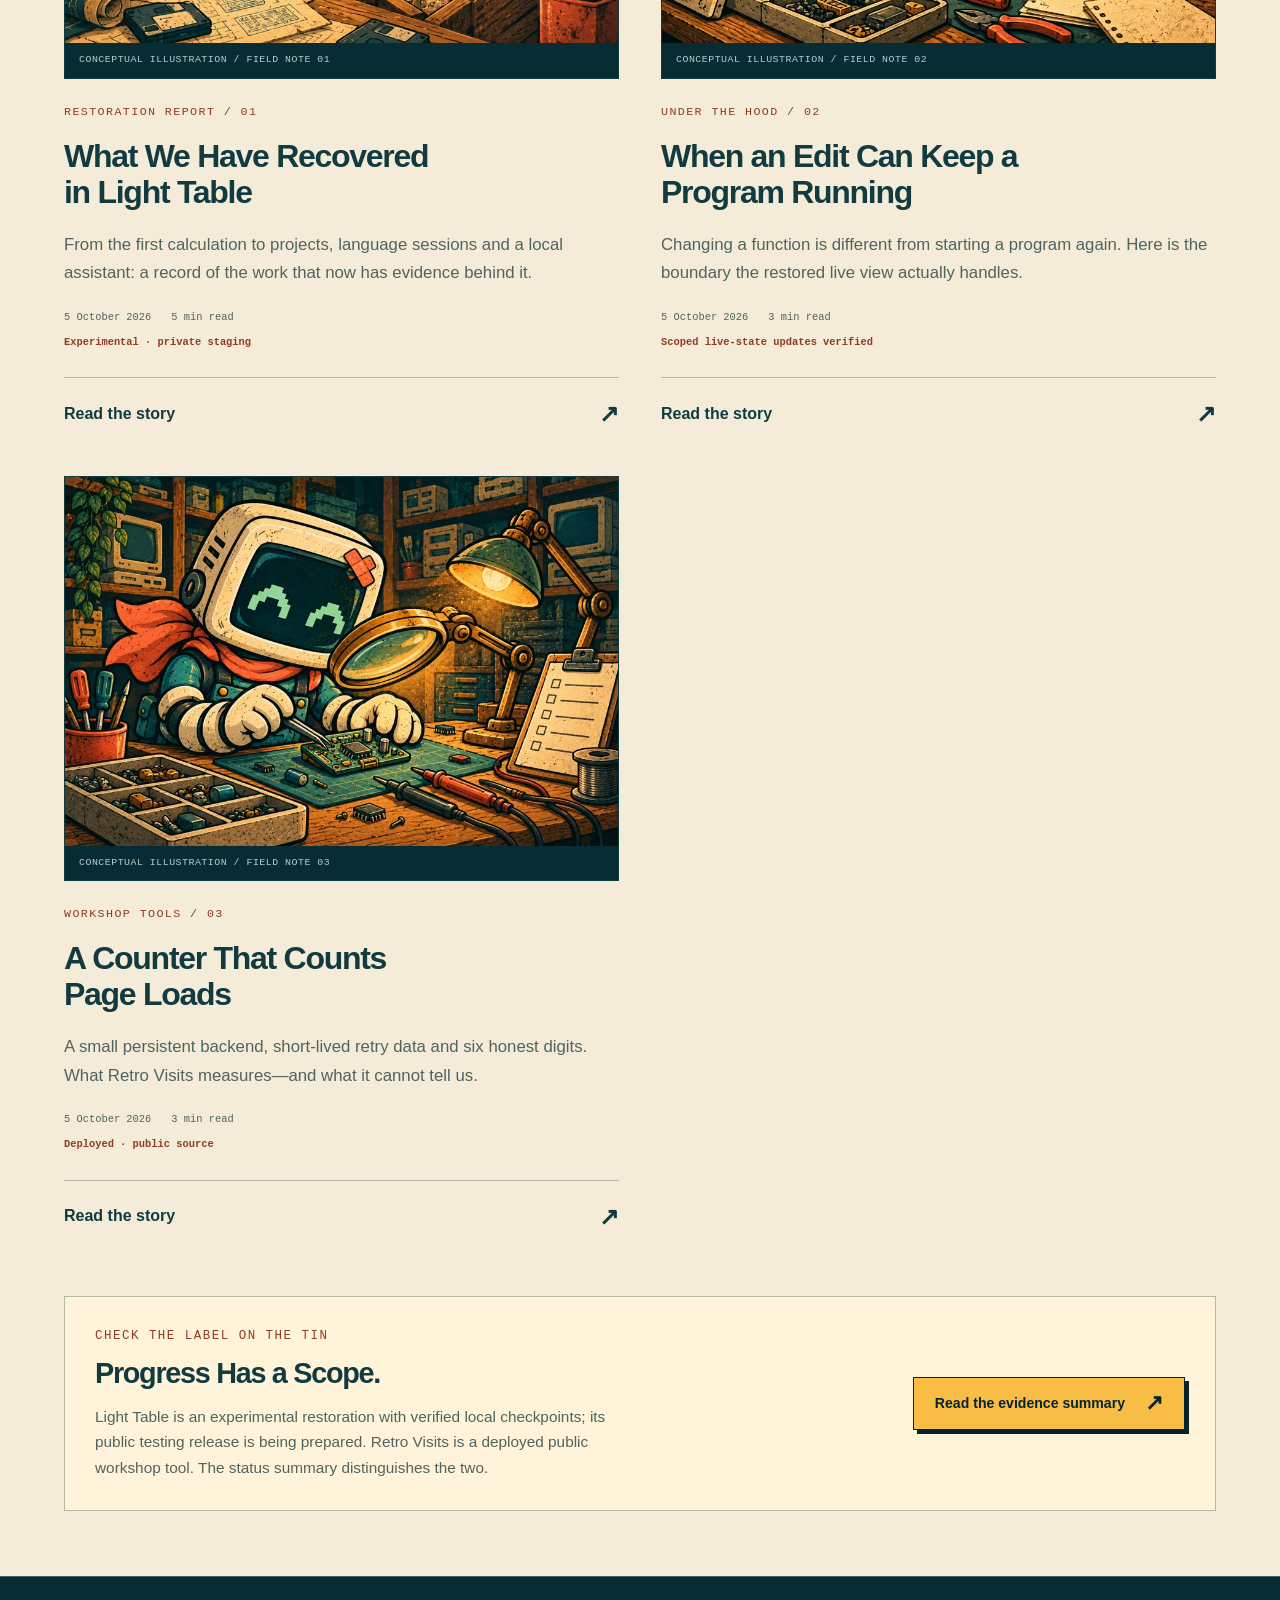
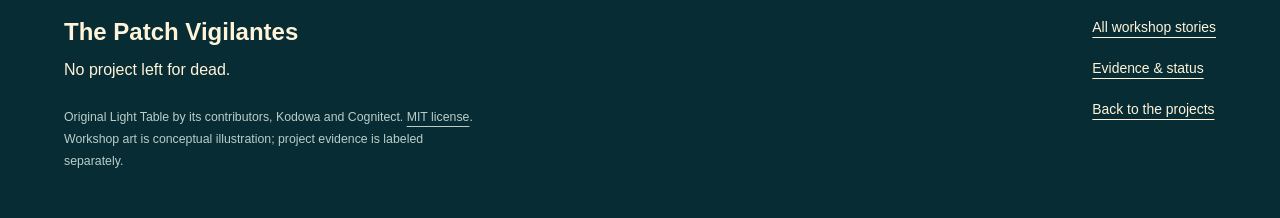
==== commit 37fffea0: "Deploy Ollama integration article and feature links" ====
--- a/blog/index.html
+++ b/blog/index.html
@@ -1 +1 @@
-<!doctype html><html lang="en"><head><meta charset="utf-8"><meta name="viewport" content="width=device-width, initial-scale=1"><meta name="description" content="In-depth Light Table restoration stories, live-editing mechanics and the public Retro Visits counter."><meta name="theme-color" content="#082c34"><title>Workshop Blog | The Patch Vigilantes</title><link rel="icon" type="image/png" href="../assets/favicon.png"><link rel="stylesheet" href="../styles.css"><link rel="stylesheet" href="journal.css"></head><body><a class="skip" href="#main">Skip to content</a><header class="top"><a class="brand" href="../index.html"><img src="../assets/favicon.png" width="48" height="48" alt=""><span>The Patch<br>Vigilantes<span class="brand-note">RESTORATION WORKSHOP</span></span></a><nav aria-label="Main"><a href="../index.html#workbench">The projects</a><a href="index.html" aria-current="page">Blog</a><a href="../index.html#method">Our method</a><a class="nav-note" href="../index.html#workshop">The workshop <span aria-hidden="true">&#8599;</span></a></nav></header><main id="main" class="journal-main"><section class="journal-masthead index-masthead"><div><p class="eyebrow">FROM THE BENCH / THE WORKSHOP BLOG</p><h1>Open the<br><em>Field Notes.</em></h1><p class="article-deck">Project stories with the details left in. What changed, how it works and what the evidence can actually support.</p></div><div class="journal-seal" aria-hidden="true">SOURCE<br>NOTES &amp;<br><b>RECEIPTS.</b></div></section><div class="journal-index-paper"><div class="index-label"><span>ISSUE 01 / 5 OCTOBER 2026</span><span>3 STORIES · ONE WORKSHOP</span></div><a class="story featured-story" href="light-table-restoration.html"><figure><img src="../assets/discovery.webp" width="900" height="600" fetchpriority="high" alt=""><figcaption>CONCEPTUAL ILLUSTRATION / FIELD NOTE 01</figcaption></figure><div class="story-copy"><p class="eyebrow">RESTORATION REPORT / 01</p><h2>What We Have Recovered in Light Table</h2><p>From the first calculation to projects, language sessions and a local assistant: a record of the work that now has evidence behind it.</p><div class="article-meta"><time datetime="2026-10-05">5 October 2026</time><span>5 min read</span><span class="article-state">Experimental · private staging</span></div><span class="story-read">Read the story <span aria-hidden="true">&#8599;</span></span></div></a><section class="more-stories" aria-labelledby="more-title"><h2 id="more-title" class="small-section-title">Two More Ways Into the Work</h2><div class="story-grid"><a class="story " href="live-editing-without-losing-state.html"><figure><img src="../assets/repair.webp" width="900" height="600" loading="lazy" alt=""><figcaption>CONCEPTUAL ILLUSTRATION / FIELD NOTE 02</figcaption></figure><div class="story-copy"><p class="eyebrow">UNDER THE HOOD / 02</p><h2>When an Edit Can Keep a Program Running</h2><p>Changing a function is different from starting a program again. Here is the boundary the restored live view actually handles.</p><div class="article-meta"><time datetime="2026-10-05">5 October 2026</time><span>3 min read</span><span class="article-state">Scoped live-state updates verified</span></div><span class="story-read">Read the story <span aria-hidden="true">&#8599;</span></span></div></a><a class="story " href="page-views-without-a-fake-count.html"><figure><img src="../assets/evidence.webp" width="900" height="600" loading="lazy" alt=""><figcaption>CONCEPTUAL ILLUSTRATION / FIELD NOTE 03</figcaption></figure><div class="story-copy"><p class="eyebrow">WORKSHOP TOOLS / 03</p><h2>A Counter That Counts Page Loads</h2><p>A small persistent backend, short-lived retry data and six honest digits. What Retro Visits measures—and what it cannot tell us.</p><div class="article-meta"><time datetime="2026-10-05">5 October 2026</time><span>3 min read</span><span class="article-state">Deployed · public source</span></div><span class="story-read">Read the story <span aria-hidden="true">&#8599;</span></span></div></a></div></section><aside class="index-evidence"><div><p class="eyebrow">CHECK THE LABEL ON THE TIN</p><h2>Progress Has a Scope.</h2><p>Light Table is a private experimental restoration with verified local checkpoints. Retro Visits is a deployed public workshop tool. The status summary distinguishes the two.</p></div><a class="button" href="evidence.html">Read the evidence summary <span aria-hidden="true">&#8599;</span></a></aside></div></main><footer class="journal-footer"><div><a class="footer-brand" href="../index.html">The Patch Vigilantes</a><p>No project left for dead.</p><p class="credit">Original Light Table by its contributors, Kodowa and Cognitect. <a href="https://github.com/LightTable/LightTable/blob/develop/LICENSE.md">MIT license</a>.<br>Workshop art is conceptual illustration; project evidence is labeled separately.</p></div><nav aria-label="Footer"><a href="index.html">All workshop stories</a><a href="evidence.html">Evidence &amp; status</a><a href="../index.html#workbench">Back to the projects</a></nav></footer></body></html>+<!doctype html><html lang="en"><head><meta charset="utf-8"><meta name="viewport" content="width=device-width, initial-scale=1"><meta name="description" content="Ollama inside Light Table, restoration stories, live-editing mechanics and the public Retro Visits counter."><meta name="theme-color" content="#082c34"><title>Workshop Blog | The Patch Vigilantes</title><link rel="icon" type="image/png" href="../assets/favicon.png"><link rel="stylesheet" href="../styles.css"><link rel="stylesheet" href="journal.css"></head><body><a class="skip" href="#main">Skip to content</a><header class="top"><a class="brand" href="../index.html"><img src="../assets/favicon.png" width="48" height="48" alt=""><span>The Patch<br>Vigilantes<span class="brand-note">RESTORATION WORKSHOP</span></span></a><nav aria-label="Main"><a href="../index.html#workbench">The projects</a><a href="index.html" aria-current="page">Blog</a><a href="../index.html#method">Our method</a><a class="nav-note" href="../index.html#workshop">The workshop <span aria-hidden="true">&#8599;</span></a></nav></header><main id="main" class="journal-main"><section class="journal-masthead index-masthead"><div><p class="eyebrow">FROM THE BENCH / THE WORKSHOP BLOG</p><h1>Open the<br><em>Field Notes.</em></h1><p class="article-deck">Project stories with the details left in. What changed, how it works and what the evidence can actually support.</p></div><div class="journal-seal" aria-hidden="true">SOURCE<br>NOTES &amp;<br><b>RECEIPTS.</b></div></section><div class="journal-index-paper"><div class="index-label"><span>ISSUE 01 / 5 OCTOBER 2026</span><span>4 STORIES · ONE WORKSHOP</span></div><a class="story featured-story" href="ollama-inside-light-table.html"><figure><img src="../assets/discovery.webp" width="900" height="600" fetchpriority="high" alt=""><figcaption>CONCEPTUAL WORKSHOP ILLUSTRATION / FIELD NOTE 04</figcaption></figure><div class="story-copy"><p class="eyebrow">LOCAL AI / 04</p><h2>A Local Coding Assistant, Inside Light Table</h2><p>Ollama is now inside the original editor: model choice, project tools, real preview inspection and recovery. How it works, what context it sends and where its limits remain.</p><div class="article-meta"><time datetime="2026-10-05">5 October 2026</time><span>8 min read</span><span class="article-state">Implemented locally – testing release being prepared</span></div><span class="story-read">Read the story <span aria-hidden="true">&#8599;</span></span></div></a><section class="more-stories" aria-labelledby="more-title"><h2 id="more-title" class="small-section-title">More From the Workbench</h2><div class="story-grid"><a class="story " href="light-table-restoration.html"><figure><img src="../assets/discovery.webp" width="900" height="600" loading="lazy" alt=""><figcaption>CONCEPTUAL ILLUSTRATION / FIELD NOTE 01</figcaption></figure><div class="story-copy"><p class="eyebrow">RESTORATION REPORT / 01</p><h2>What We Have Recovered in Light Table</h2><p>From the first calculation to projects, language sessions and a local assistant: a record of the work that now has evidence behind it.</p><div class="article-meta"><time datetime="2026-10-05">5 October 2026</time><span>5 min read</span><span class="article-state">Experimental · private staging</span></div><span class="story-read">Read the story <span aria-hidden="true">&#8599;</span></span></div></a><a class="story " href="live-editing-without-losing-state.html"><figure><img src="../assets/repair.webp" width="900" height="600" loading="lazy" alt=""><figcaption>CONCEPTUAL ILLUSTRATION / FIELD NOTE 02</figcaption></figure><div class="story-copy"><p class="eyebrow">UNDER THE HOOD / 02</p><h2>When an Edit Can Keep a Program Running</h2><p>Changing a function is different from starting a program again. Here is the boundary the restored live view actually handles.</p><div class="article-meta"><time datetime="2026-10-05">5 October 2026</time><span>3 min read</span><span class="article-state">Scoped live-state updates verified</span></div><span class="story-read">Read the story <span aria-hidden="true">&#8599;</span></span></div></a><a class="story " href="page-views-without-a-fake-count.html"><figure><img src="../assets/evidence.webp" width="900" height="600" loading="lazy" alt=""><figcaption>CONCEPTUAL ILLUSTRATION / FIELD NOTE 03</figcaption></figure><div class="story-copy"><p class="eyebrow">WORKSHOP TOOLS / 03</p><h2>A Counter That Counts Page Loads</h2><p>A small persistent backend, short-lived retry data and six honest digits. What Retro Visits measures—and what it cannot tell us.</p><div class="article-meta"><time datetime="2026-10-05">5 October 2026</time><span>3 min read</span><span class="article-state">Deployed · public source</span></div><span class="story-read">Read the story <span aria-hidden="true">&#8599;</span></span></div></a></div></section><aside class="index-evidence"><div><p class="eyebrow">CHECK THE LABEL ON THE TIN</p><h2>Progress Has a Scope.</h2><p>Light Table is an experimental restoration with verified local checkpoints; its public testing release is being prepared. Retro Visits is a deployed public workshop tool. The status summary distinguishes the two.</p></div><a class="button" href="evidence.html">Read the evidence summary <span aria-hidden="true">&#8599;</span></a></aside></div></main><footer class="journal-footer"><div><a class="footer-brand" href="../index.html">The Patch Vigilantes</a><p>No project left for dead.</p><p class="credit">Original Light Table by its contributors, Kodowa and Cognitect. <a href="https://github.com/LightTable/LightTable/blob/develop/LICENSE.md">MIT license</a>.<br>Workshop art is conceptual illustration; project evidence is labeled separately.</p></div><nav aria-label="Footer"><a href="index.html">All workshop stories</a><a href="evidence.html">Evidence &amp; status</a><a href="../index.html#workbench">Back to the projects</a></nav></footer></body></html>
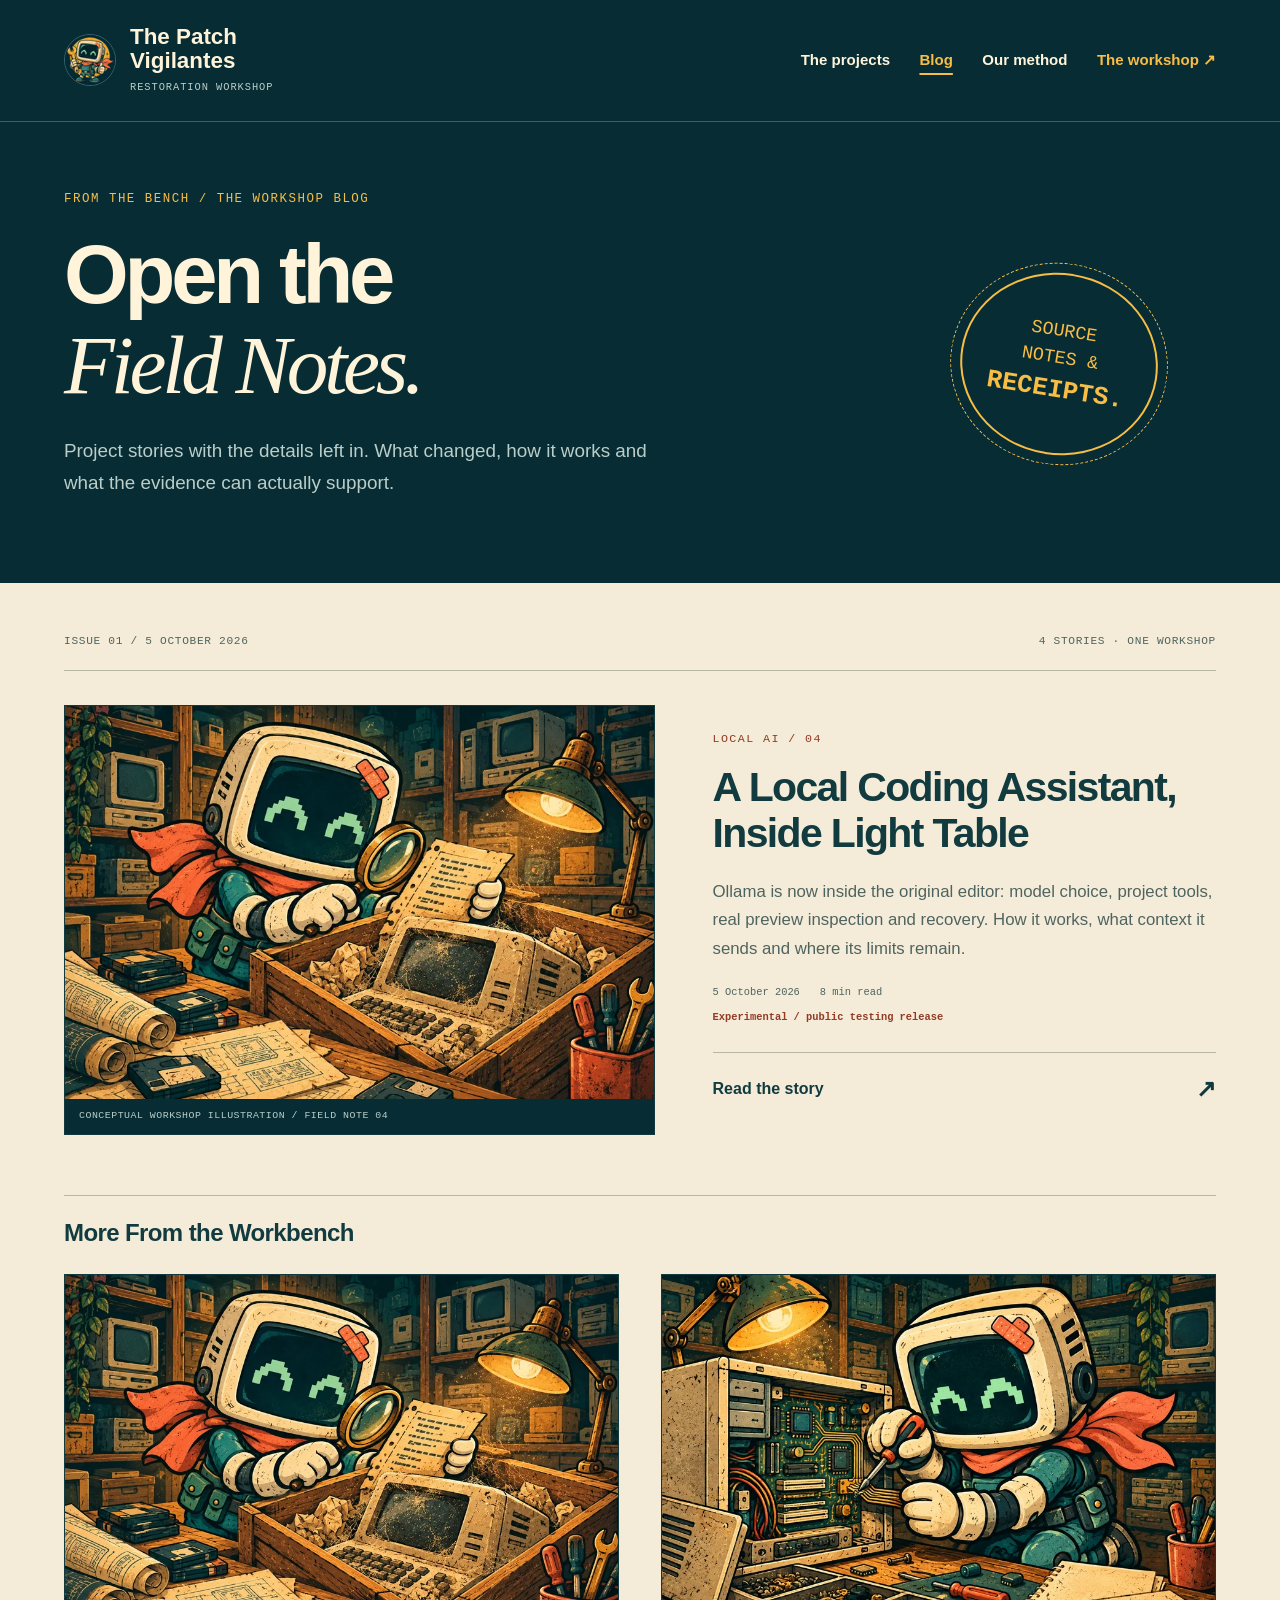
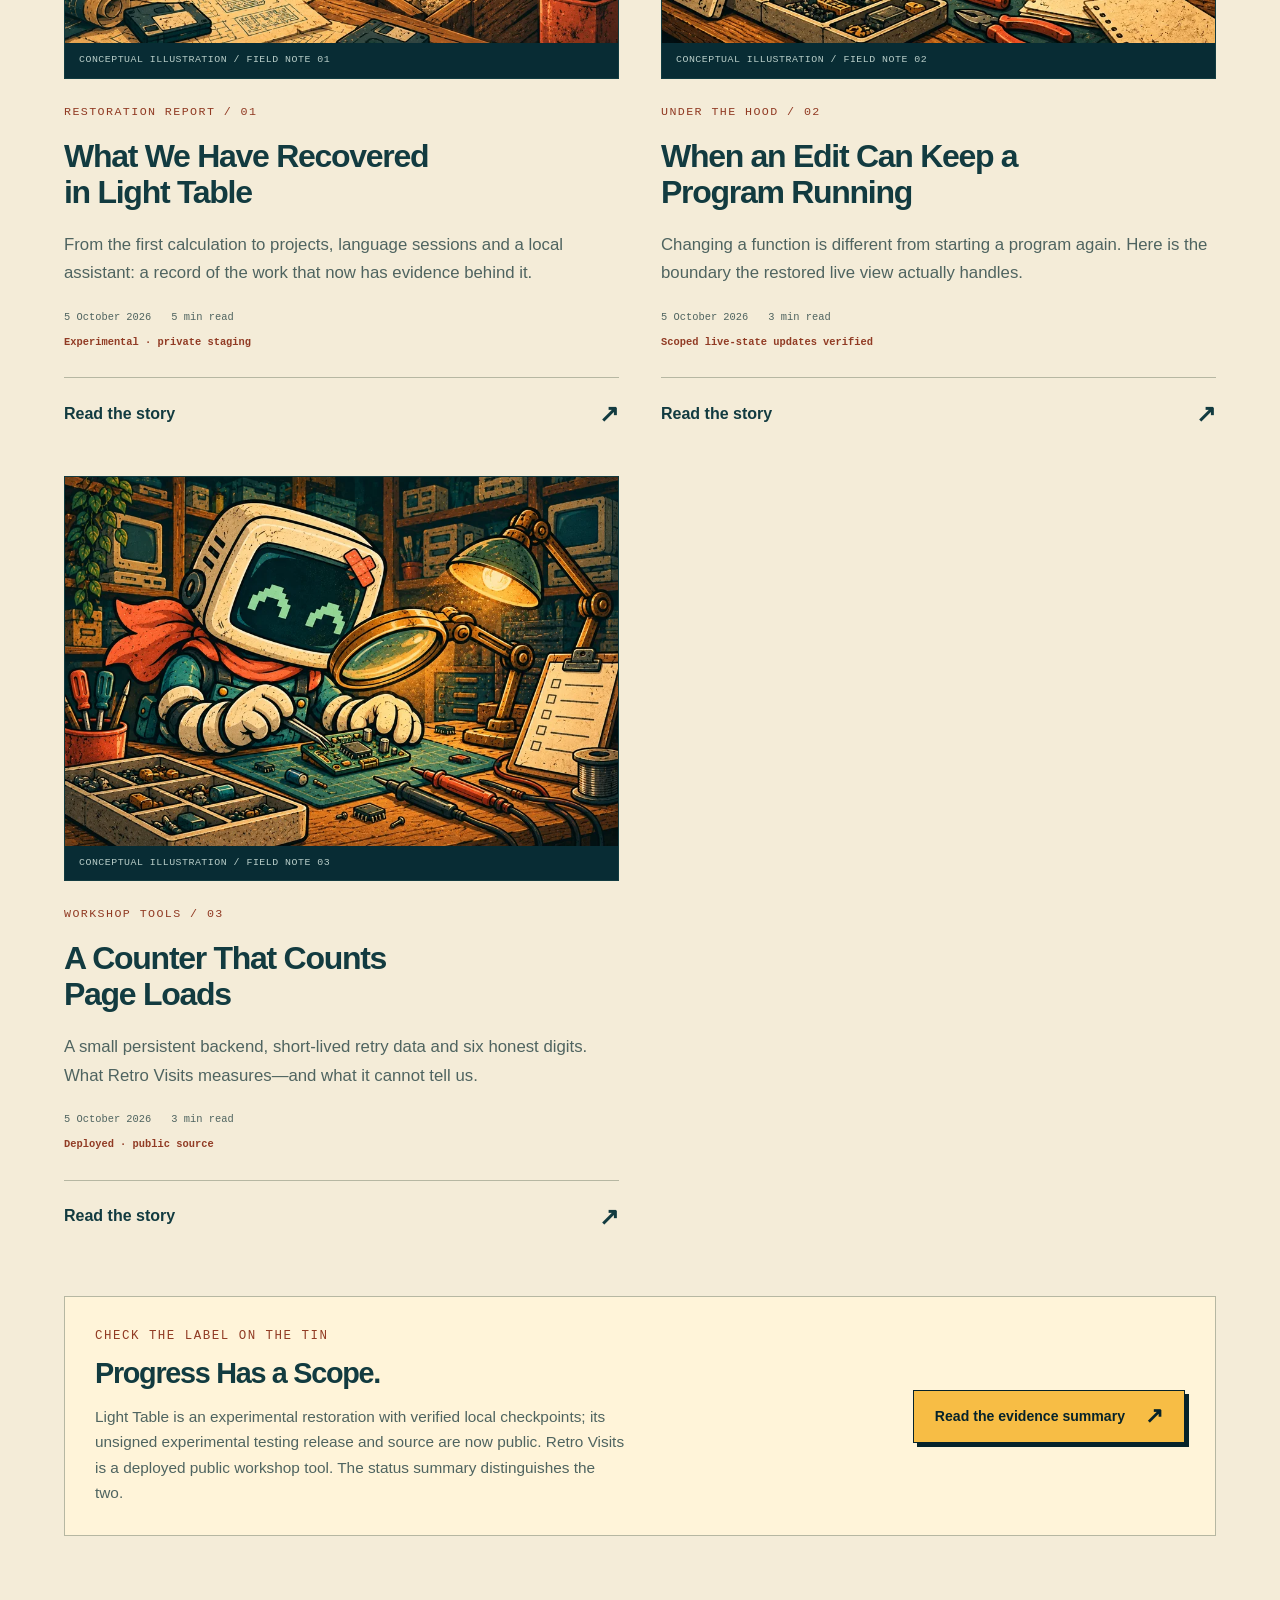
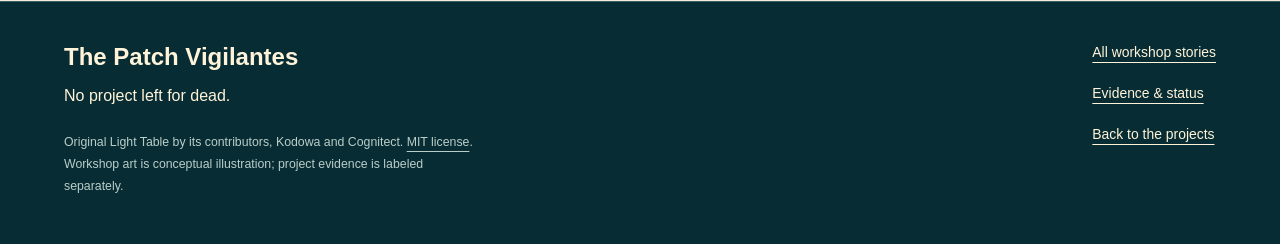
==== commit b7a8a01d: "Publish experimental Light Table testing release links" ====
--- a/blog/index.html
+++ b/blog/index.html
@@ -1 +1 @@
-<!doctype html><html lang="en"><head><meta charset="utf-8"><meta name="viewport" content="width=device-width, initial-scale=1"><meta name="description" content="Ollama inside Light Table, restoration stories, live-editing mechanics and the public Retro Visits counter."><meta name="theme-color" content="#082c34"><title>Workshop Blog | The Patch Vigilantes</title><link rel="icon" type="image/png" href="../assets/favicon.png"><link rel="stylesheet" href="../styles.css"><link rel="stylesheet" href="journal.css"></head><body><a class="skip" href="#main">Skip to content</a><header class="top"><a class="brand" href="../index.html"><img src="../assets/favicon.png" width="48" height="48" alt=""><span>The Patch<br>Vigilantes<span class="brand-note">RESTORATION WORKSHOP</span></span></a><nav aria-label="Main"><a href="../index.html#workbench">The projects</a><a href="index.html" aria-current="page">Blog</a><a href="../index.html#method">Our method</a><a class="nav-note" href="../index.html#workshop">The workshop <span aria-hidden="true">&#8599;</span></a></nav></header><main id="main" class="journal-main"><section class="journal-masthead index-masthead"><div><p class="eyebrow">FROM THE BENCH / THE WORKSHOP BLOG</p><h1>Open the<br><em>Field Notes.</em></h1><p class="article-deck">Project stories with the details left in. What changed, how it works and what the evidence can actually support.</p></div><div class="journal-seal" aria-hidden="true">SOURCE<br>NOTES &amp;<br><b>RECEIPTS.</b></div></section><div class="journal-index-paper"><div class="index-label"><span>ISSUE 01 / 5 OCTOBER 2026</span><span>4 STORIES · ONE WORKSHOP</span></div><a class="story featured-story" href="ollama-inside-light-table.html"><figure><img src="../assets/discovery.webp" width="900" height="600" fetchpriority="high" alt=""><figcaption>CONCEPTUAL WORKSHOP ILLUSTRATION / FIELD NOTE 04</figcaption></figure><div class="story-copy"><p class="eyebrow">LOCAL AI / 04</p><h2>A Local Coding Assistant, Inside Light Table</h2><p>Ollama is now inside the original editor: model choice, project tools, real preview inspection and recovery. How it works, what context it sends and where its limits remain.</p><div class="article-meta"><time datetime="2026-10-05">5 October 2026</time><span>8 min read</span><span class="article-state">Implemented locally – testing release being prepared</span></div><span class="story-read">Read the story <span aria-hidden="true">&#8599;</span></span></div></a><section class="more-stories" aria-labelledby="more-title"><h2 id="more-title" class="small-section-title">More From the Workbench</h2><div class="story-grid"><a class="story " href="light-table-restoration.html"><figure><img src="../assets/discovery.webp" width="900" height="600" loading="lazy" alt=""><figcaption>CONCEPTUAL ILLUSTRATION / FIELD NOTE 01</figcaption></figure><div class="story-copy"><p class="eyebrow">RESTORATION REPORT / 01</p><h2>What We Have Recovered in Light Table</h2><p>From the first calculation to projects, language sessions and a local assistant: a record of the work that now has evidence behind it.</p><div class="article-meta"><time datetime="2026-10-05">5 October 2026</time><span>5 min read</span><span class="article-state">Experimental · private staging</span></div><span class="story-read">Read the story <span aria-hidden="true">&#8599;</span></span></div></a><a class="story " href="live-editing-without-losing-state.html"><figure><img src="../assets/repair.webp" width="900" height="600" loading="lazy" alt=""><figcaption>CONCEPTUAL ILLUSTRATION / FIELD NOTE 02</figcaption></figure><div class="story-copy"><p class="eyebrow">UNDER THE HOOD / 02</p><h2>When an Edit Can Keep a Program Running</h2><p>Changing a function is different from starting a program again. Here is the boundary the restored live view actually handles.</p><div class="article-meta"><time datetime="2026-10-05">5 October 2026</time><span>3 min read</span><span class="article-state">Scoped live-state updates verified</span></div><span class="story-read">Read the story <span aria-hidden="true">&#8599;</span></span></div></a><a class="story " href="page-views-without-a-fake-count.html"><figure><img src="../assets/evidence.webp" width="900" height="600" loading="lazy" alt=""><figcaption>CONCEPTUAL ILLUSTRATION / FIELD NOTE 03</figcaption></figure><div class="story-copy"><p class="eyebrow">WORKSHOP TOOLS / 03</p><h2>A Counter That Counts Page Loads</h2><p>A small persistent backend, short-lived retry data and six honest digits. What Retro Visits measures—and what it cannot tell us.</p><div class="article-meta"><time datetime="2026-10-05">5 October 2026</time><span>3 min read</span><span class="article-state">Deployed · public source</span></div><span class="story-read">Read the story <span aria-hidden="true">&#8599;</span></span></div></a></div></section><aside class="index-evidence"><div><p class="eyebrow">CHECK THE LABEL ON THE TIN</p><h2>Progress Has a Scope.</h2><p>Light Table is an experimental restoration with verified local checkpoints; its public testing release is being prepared. Retro Visits is a deployed public workshop tool. The status summary distinguishes the two.</p></div><a class="button" href="evidence.html">Read the evidence summary <span aria-hidden="true">&#8599;</span></a></aside></div></main><footer class="journal-footer"><div><a class="footer-brand" href="../index.html">The Patch Vigilantes</a><p>No project left for dead.</p><p class="credit">Original Light Table by its contributors, Kodowa and Cognitect. <a href="https://github.com/LightTable/LightTable/blob/develop/LICENSE.md">MIT license</a>.<br>Workshop art is conceptual illustration; project evidence is labeled separately.</p></div><nav aria-label="Footer"><a href="index.html">All workshop stories</a><a href="evidence.html">Evidence &amp; status</a><a href="../index.html#workbench">Back to the projects</a></nav></footer></body></html>+<!doctype html><html lang="en"><head><meta charset="utf-8"><meta name="viewport" content="width=device-width, initial-scale=1"><meta name="description" content="Ollama inside Light Table, restoration stories, live-editing mechanics and the public Retro Visits counter."><meta name="theme-color" content="#082c34"><title>Workshop Blog | The Patch Vigilantes</title><link rel="icon" type="image/png" href="../assets/favicon.png"><link rel="stylesheet" href="../styles.css"><link rel="stylesheet" href="journal.css"></head><body><a class="skip" href="#main">Skip to content</a><header class="top"><a class="brand" href="../index.html"><img src="../assets/favicon.png" width="48" height="48" alt=""><span>The Patch<br>Vigilantes<span class="brand-note">RESTORATION WORKSHOP</span></span></a><nav aria-label="Main"><a href="../index.html#workbench">The projects</a><a href="index.html" aria-current="page">Blog</a><a href="../index.html#method">Our method</a><a class="nav-note" href="../index.html#workshop">The workshop <span aria-hidden="true">&#8599;</span></a></nav></header><main id="main" class="journal-main"><section class="journal-masthead index-masthead"><div><p class="eyebrow">FROM THE BENCH / THE WORKSHOP BLOG</p><h1>Open the<br><em>Field Notes.</em></h1><p class="article-deck">Project stories with the details left in. What changed, how it works and what the evidence can actually support.</p></div><div class="journal-seal" aria-hidden="true">SOURCE<br>NOTES &amp;<br><b>RECEIPTS.</b></div></section><div class="journal-index-paper"><div class="index-label"><span>ISSUE 01 / 5 OCTOBER 2026</span><span>4 STORIES · ONE WORKSHOP</span></div><a class="story featured-story" href="ollama-inside-light-table.html"><figure><img src="../assets/discovery.webp" width="900" height="600" fetchpriority="high" alt=""><figcaption>CONCEPTUAL WORKSHOP ILLUSTRATION / FIELD NOTE 04</figcaption></figure><div class="story-copy"><p class="eyebrow">LOCAL AI / 04</p><h2>A Local Coding Assistant, Inside Light Table</h2><p>Ollama is now inside the original editor: model choice, project tools, real preview inspection and recovery. How it works, what context it sends and where its limits remain.</p><div class="article-meta"><time datetime="2026-10-05">5 October 2026</time><span>8 min read</span><span class="article-state">Experimental / public testing release</span></div><span class="story-read">Read the story <span aria-hidden="true">&#8599;</span></span></div></a><section class="more-stories" aria-labelledby="more-title"><h2 id="more-title" class="small-section-title">More From the Workbench</h2><div class="story-grid"><a class="story " href="light-table-restoration.html"><figure><img src="../assets/discovery.webp" width="900" height="600" loading="lazy" alt=""><figcaption>CONCEPTUAL ILLUSTRATION / FIELD NOTE 01</figcaption></figure><div class="story-copy"><p class="eyebrow">RESTORATION REPORT / 01</p><h2>What We Have Recovered in Light Table</h2><p>From the first calculation to projects, language sessions and a local assistant: a record of the work that now has evidence behind it.</p><div class="article-meta"><time datetime="2026-10-05">5 October 2026</time><span>5 min read</span><span class="article-state">Experimental · private staging</span></div><span class="story-read">Read the story <span aria-hidden="true">&#8599;</span></span></div></a><a class="story " href="live-editing-without-losing-state.html"><figure><img src="../assets/repair.webp" width="900" height="600" loading="lazy" alt=""><figcaption>CONCEPTUAL ILLUSTRATION / FIELD NOTE 02</figcaption></figure><div class="story-copy"><p class="eyebrow">UNDER THE HOOD / 02</p><h2>When an Edit Can Keep a Program Running</h2><p>Changing a function is different from starting a program again. Here is the boundary the restored live view actually handles.</p><div class="article-meta"><time datetime="2026-10-05">5 October 2026</time><span>3 min read</span><span class="article-state">Scoped live-state updates verified</span></div><span class="story-read">Read the story <span aria-hidden="true">&#8599;</span></span></div></a><a class="story " href="page-views-without-a-fake-count.html"><figure><img src="../assets/evidence.webp" width="900" height="600" loading="lazy" alt=""><figcaption>CONCEPTUAL ILLUSTRATION / FIELD NOTE 03</figcaption></figure><div class="story-copy"><p class="eyebrow">WORKSHOP TOOLS / 03</p><h2>A Counter That Counts Page Loads</h2><p>A small persistent backend, short-lived retry data and six honest digits. What Retro Visits measures—and what it cannot tell us.</p><div class="article-meta"><time datetime="2026-10-05">5 October 2026</time><span>3 min read</span><span class="article-state">Deployed · public source</span></div><span class="story-read">Read the story <span aria-hidden="true">&#8599;</span></span></div></a></div></section><aside class="index-evidence"><div><p class="eyebrow">CHECK THE LABEL ON THE TIN</p><h2>Progress Has a Scope.</h2><p>Light Table is an experimental restoration with verified local checkpoints; its unsigned experimental testing release and source are now public. Retro Visits is a deployed public workshop tool. The status summary distinguishes the two.</p></div><a class="button" href="evidence.html">Read the evidence summary <span aria-hidden="true">&#8599;</span></a></aside></div></main><footer class="journal-footer"><div><a class="footer-brand" href="../index.html">The Patch Vigilantes</a><p>No project left for dead.</p><p class="credit">Original Light Table by its contributors, Kodowa and Cognitect. <a href="https://github.com/LightTable/LightTable/blob/develop/LICENSE.md">MIT license</a>.<br>Workshop art is conceptual illustration; project evidence is labeled separately.</p></div><nav aria-label="Footer"><a href="index.html">All workshop stories</a><a href="evidence.html">Evidence &amp; status</a><a href="../index.html#workbench">Back to the projects</a></nav></footer></body></html>
--- a/blog/journal.css
+++ b/blog/journal.css
@@ -5,3 +5,6 @@
 @media(max-width:800px){.article-grid{display:block}.article-toc{position:static;margin:0 0 35px;padding:15px 0;display:flex;flex-wrap:wrap;gap:0 20px}.article-toc .eyebrow{width:100%;margin-bottom:8px}.article-toc a{max-width:100%;font-size:.82rem;border:0;text-decoration:underline;padding:7px 0}.article-intro{grid-template-columns:1fr;gap:35px}.article-cover{max-width:700px;transform:none}.article-masthead{padding-bottom:40px}.article-intro h1{font-size:clamp(2.5rem,5.5vw,3.8rem);max-width:24ch}.article-intro .article-deck{font-size:1.1rem;max-width:55ch}.featured-story{grid-template-columns:1fr;gap:25px}.featured-story h2{max-width:25ch;font-size:2.4rem}.featured-story>figure{max-height:none}.journal-seal{margin-right:12px;padding:30px 20px;font-size:.8rem}.journal-seal b{font-size:1.1rem}.story-grid{gap:25px}.story-grid h2{font-size:1.9rem}.index-masthead .article-deck{font-size:1.05rem}.related-stories a{grid-template-columns:1fr 25px;gap:10px}.related-stories a>span{grid-column:1 / -1}.home-story-links a{grid-template-columns:1fr 50px;gap:8px 15px}.home-story-links .eyebrow{grid-column:1 / -1}.home-journal-intro{grid-template-columns:1.05fr .95fr;gap:5%}.home-journal-intro h2{font-size:2.4rem}}
 @media(max-width:560px){.top nav{flex-direction:row;flex-wrap:wrap;justify-content:flex-end;gap:2px 14px;max-width:140px;font-size:.72rem}.top nav>a{min-height:32px;padding:5px 0}.top nav>a:first-child{flex-basis:auto}.top .brand-note{font-size:.49rem}.journal-masthead{padding:30px 6% 38px}.index-masthead{padding-top:42px;display:block}.index-masthead h1{font-size:3.25rem}.index-masthead .article-deck{margin:22px 0 0;font-size:1.05rem}.journal-seal{display:none}.journal-index-paper,.article-paper{padding:32px 6% 45px}.index-label{flex-direction:column;gap:5px;font-size:.63rem;margin-bottom:24px}.story-copy h2,.featured-story h2{font-size:2.2rem}.story-copy>.eyebrow{font-size:.65rem}.story-copy>p:not(.eyebrow){font-size:1rem;margin:17px 0}.story figcaption{font-size:.55rem;padding:10px}.article-meta{font-size:.65rem;gap:7px 15px}.story .article-meta{font-size:.62rem}.story-read{margin-top:20px;padding-top:13px}.more-stories{margin-top:35px;padding-top:23px}.small-section-title{font-size:1.35rem;line-height:1.25;margin-bottom:23px}.story-grid{grid-template-columns:1fr;gap:35px}.story-grid .story-copy{padding-top:21px}.story-grid h2{font-size:2rem}.index-evidence{margin-top:35px;padding:23px}.index-evidence .eyebrow{font-size:.61rem}.index-evidence h2{font-size:1.55rem}.index-evidence p:last-child{font-size:.95rem}.index-evidence .button{font-size:.77rem;padding:12px 14px;gap:12px}.breadcrumb{font-size:.62rem;gap:7px;margin-bottom:26px}.article-intro h1{font-size:2.5rem;max-width:20ch}.article-intro .article-deck{font-size:1.02rem}.article-intro .eyebrow{font-size:.63rem}.article-cover figcaption{font-size:.54rem}.article-body{font-size:1.02rem;line-height:1.8}.article-body h2{font-size:1.7rem;line-height:1.2;margin-bottom:18px}.article-body section{margin-bottom:31px}.article-body p{margin-bottom:20px}.article-toc{margin-bottom:28px;gap:0 15px}.article-toc a{font-size:.78rem}.article-toc .eyebrow{font-size:.62rem}.article-sources{font-size:.94rem;padding-top:23px}.article-sources li{padding:7px 0}.table-scroll table{font-size:.85rem;min-width:410px}.table-scroll th,.table-scroll td{padding:12px}.table-scroll caption{font-size:.68rem;padding:12px}.related-stories{margin-top:35px}.related-stories strong{font-size:1.05rem}.related-stories a>span{font-size:.61rem}.related-stories>.eyebrow{font-size:.65rem}.evidence-masthead{padding-top:42px}.evidence-masthead h1{font-size:3rem}.home-journal{padding:45px 6%}.home-journal-intro{grid-template-columns:1fr;gap:30px}.home-journal-intro h2{font-size:2.6rem}.home-journal-intro>div>p:not(.eyebrow){font-size:1rem;margin:23px 0}.home-journal-intro figure{transform:none}.home-journal-intro figcaption{font-size:.55rem}.home-story-links{margin-top:26px}.home-story-links a{padding:19px 0}.home-story-links strong{font-size:1.07rem}.home-story-links .eyebrow{font-size:.6rem}.teaser-number{font-size:.75rem}.journal-footer nav{font-size:.85rem}}
 @media(prefers-reduced-motion:reduce){.story:hover img{transform:none}}
+
+/* Actual program capture: preserve the entire approved screenshot. */
+.article-intro--program{grid-template-columns:1fr}.article-cover--program img{aspect-ratio:auto;object-fit:contain;height:auto}.article-cover--program>a{display:block}.article-cover--program figcaption{line-height:1.6;text-transform:none;letter-spacing:0;font-family:var(--sans)}
